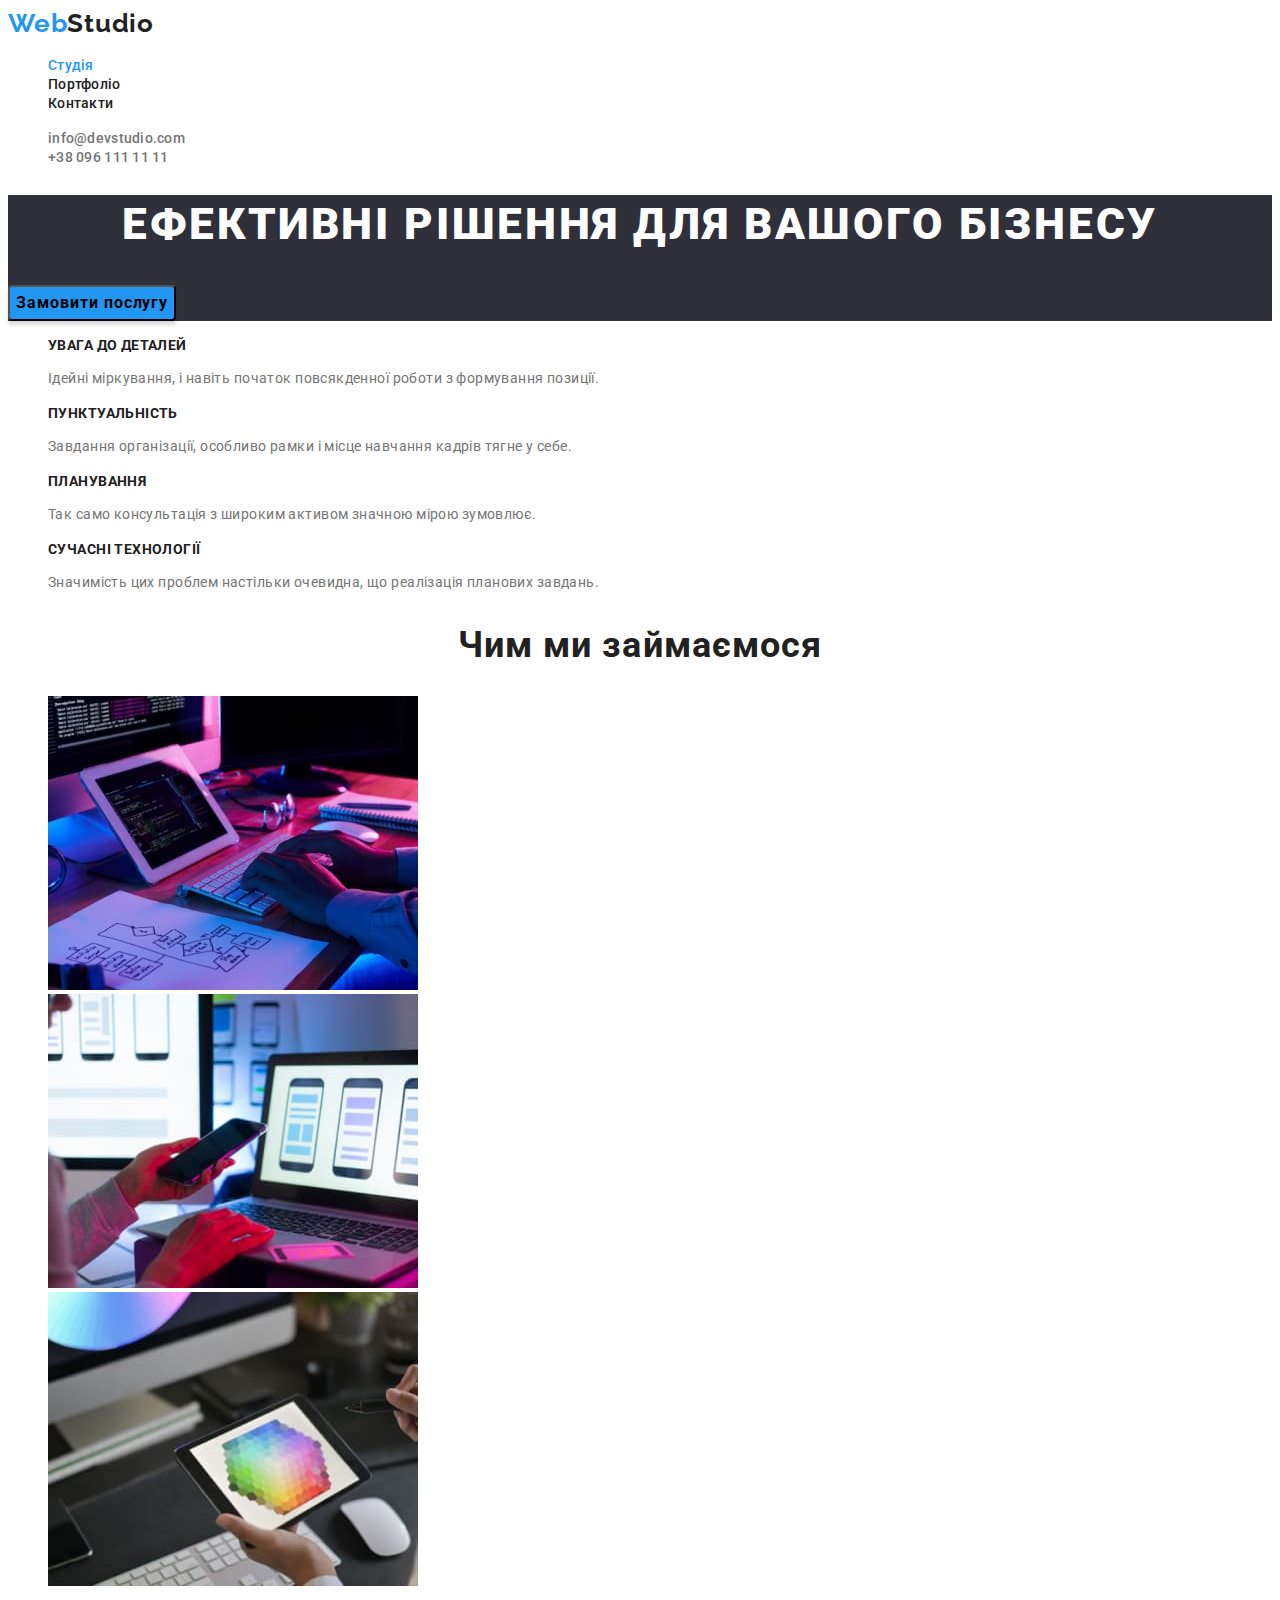
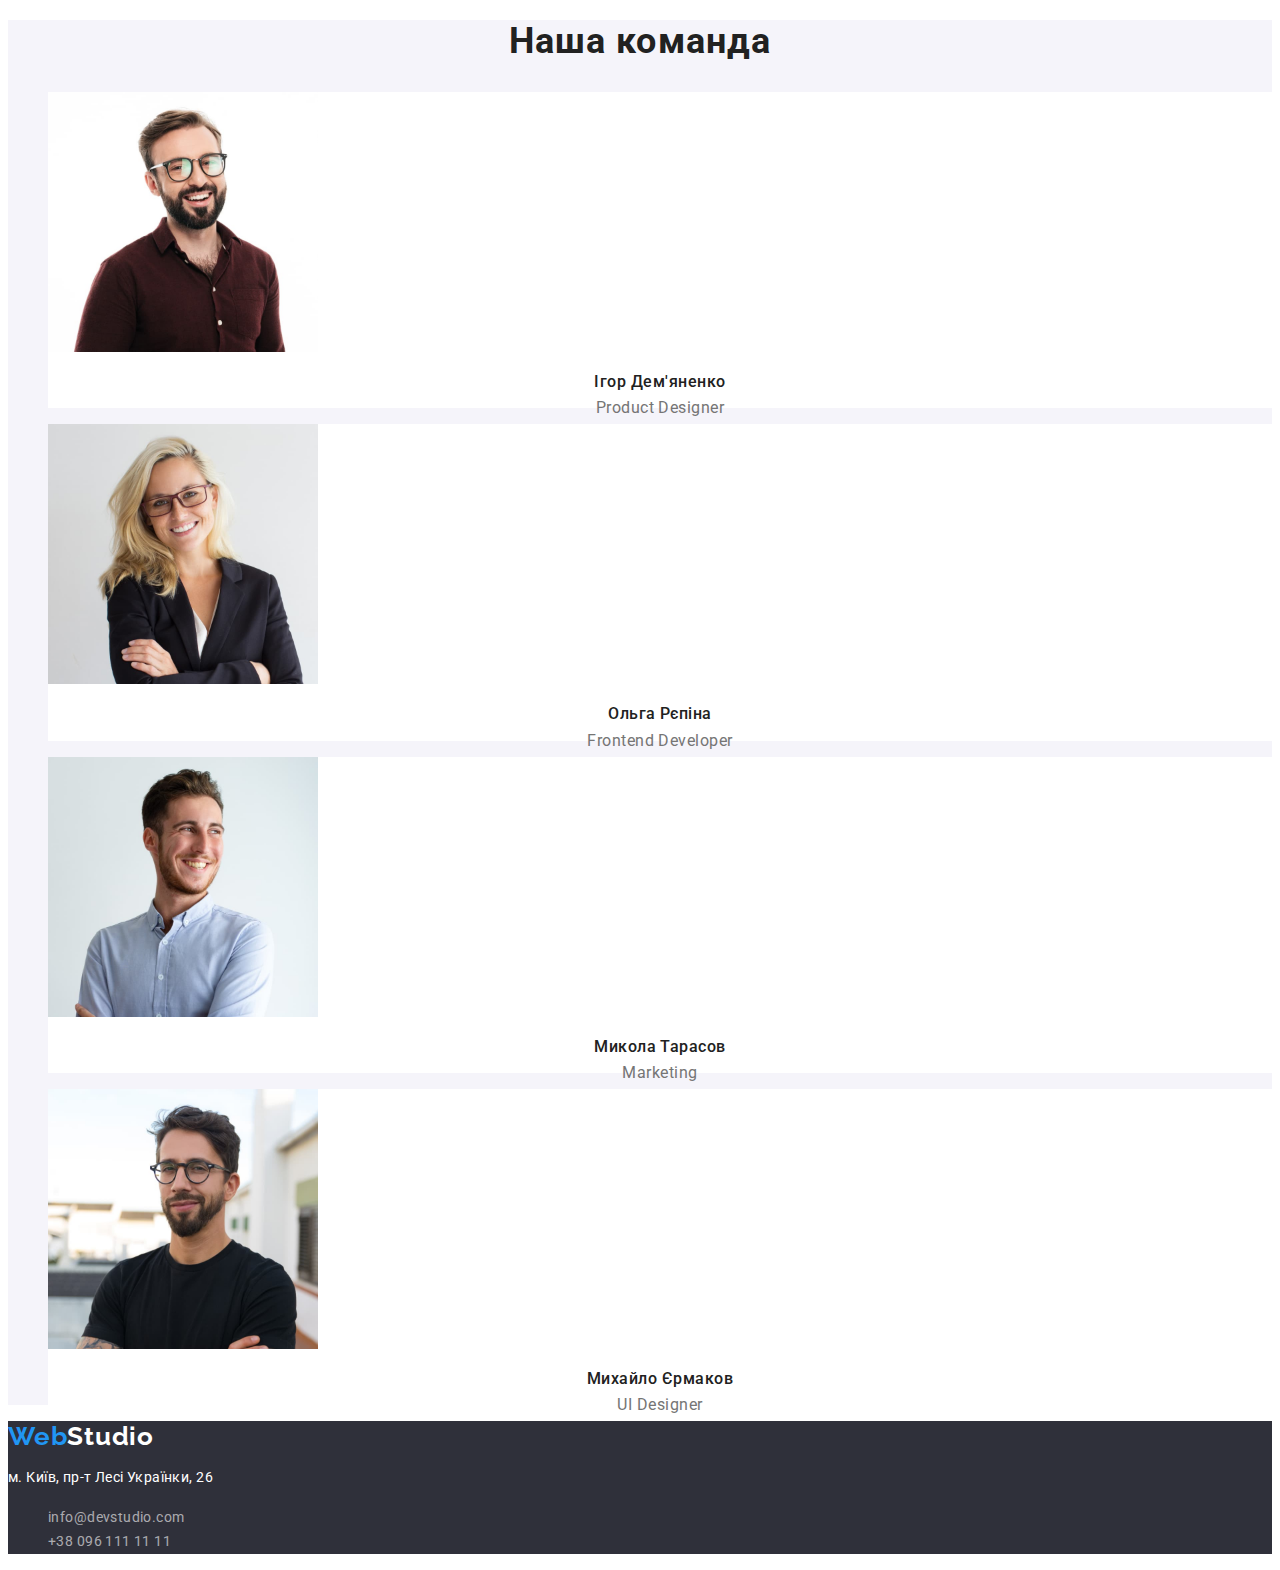
==== index.html @ f8ac1596 "Initial commit" ====
<!DOCTYPE html>
<html lang="uk">
  <head>
    <meta charset="UTF-8" />
    <meta http-equiv="X-UA-Compatible" content="IE=edge" />
    <meta name="viewport" content="width=device-width, initial-scale=1.0" />
    <title>Студія</title>
    <link rel="stylesheet" href="./css/styles.css" />
    <link rel="preconnect" href="https://fonts.googleapis.com" />
    <link rel="preconnect" href="https://fonts.gstatic.com" crossorigin />
    <link
      href="https://fonts.googleapis.com/css2?family=Montserrat:wght@400;700&family=Raleway:wght@700&family=Roboto:ital,wght@0,500;0,700;0,900;1,400&display=swap"
      rel="stylesheet"
    />
  </head>
  <body>
    <header>
      <nav class="site-nav">
        <a href="./index.html" class="logo">
          <span class="logo-accent">Web</span>Studio</a
        >
        <ul class="nav">
          <li>
            <a class="link-nav link current" href="./index.html">Студія</a>
          </li>
          <li>
            <a class="link-nav link" href="./portfolio.html">Портфоліо</a>
          </li>
          <li><a class="link-nav link" href="">Контакти</a></li>
        </ul>
      </nav>
      <ul class="contact">
        <li>
          <a class="contact-link link" href="mailto:info@devstudio.com"
            >info@devstudio.com</a
          >
        </li>
        <li>
          <a class="contact-link link" href="tel:+380961111111"
            >+38 096 111 11 11</a
          >
        </li>
      </ul>
    </header>
    <main>
      <section class="section section-hero">
        <h1 class="hero-title">Ефективні рішення для вашого бізнесу</h1>
        <button type="button" class="hero-btn">Замовити послугу</button>
      </section>
      <section class="section">
        <!-- приховано -->
        <h2 class="visually-hidden">Переваги</h2>
        <!-- приховано -->
        <ul class="advantage">
          <li>
            <h3 class="advantage-title">Увага до деталей</h3>
            <p class="advantage-text">
              Ідейні міркування, і навіть початок повсякденної роботи з
              формування позиції.
            </p>
          </li>
          <li>
            <h3 class="advantage-title">Пунктуальність</h3>
            <p class="advantage-text">
              Завдання організації, особливо рамки і місце навчання кадрів тягне
              у себе.
            </p>
          </li>
          <li>
            <h3 class="advantage-title">Планування</h3>
            <p class="advantage-text">
              Так само консультація з широким активом значною мірою зумовлює.
            </p>
          </li>
          <li>
            <h3 class="advantage-title">Сучасні технології</h3>
            <p class="advantage-text">
              Значимість цих проблем настільки очевидна, що реалізація планових
              завдань.
            </p>
          </li>
        </ul>
      </section>
      <section class="section">
        <h2 class="section-title">Чим ми займаємося</h2>
        <ul class="work">
          <li>
            <a href=""
              ><img
                src="./images/img1.jpg"
                alt="Робота за комп'ютером"
                width="370"
                height="294"
            /></a>
          </li>
          <li>
            <a href=""
              ><img
                src="./images/img2.jpg"
                alt="Робота на смартфоні"
                width="370"
                height="294"
            /></a>
          </li>
          <li>
            <a href=""
              ><img
                src="./images/img3.jpg"
                alt="Робота на планшеті"
                width="370"
                height="294"
            /></a>
          </li>
        </ul>
      </section>
      <section class="section-team">
        <h2 class="section-title">Наша команда</h2>
        <ul class="team">
          <li class="team-list">
            <img src="./images/igor.jpg" alt="Фото Ігоря" width="270" />
            <h3 class="team-title">Ігор Дем'яненко</h3>
            <p lang="en" class="team-text">Product Designer</p>
          </li>
          <li class="team-list">
            <img src="./images/olga.jpg" alt="Фото Ольги" width="270" />
            <h3 class="team-title">Ольга Рєпіна</h3>
            <p lang="en" class="team-text">Frontend Developer</p>
          </li>
          <li class="team-list">
            <img src="./images/mykola.jpg" alt="Фото Миколи" width="270" />
            <h3 class="team-title">Микола Тарасов</h3>
            <p lang="en" class="team-text">Marketing</p>
          </li>
          <li class="team-list">
            <img src="./images/mykhail.jpg" alt="Фото Михайла" width="270" />
            <h3 class="team-title">Михайло Єрмаков</h3>
            <p lang="en" class="team-text">UI Designer</p>
          </li>
        </ul>
      </section>
    </main>
    <footer class="footer">
      <a class="logo logo-footer" href="./index.html">
        <span class="logo-accent">Web</span>Studio</a
      >
      <address class="address">
        <p class="address-text">м. Київ, пр-т Лесі Українки, 26</p>
        <ul class="address-list">
          <li>
            <a class="link" href="mailto:info@devstudio.com"
              >info@devstudio.com</a
            >
          </li>
          <li>
            <a class="link" href="tel:+380961111111">+38 096 111 11 11</a>
          </li>
        </ul>
      </address>
    </footer>
  </body>
</html>
---- css/styles.css ----
:root{
  --main-text-color: #212121;
  --secondary-text-color: #757575;
  --accent-color: #2196F3;
  --main-background-color: #ffffff;
  --secondary-bgc: #F5F4FA;
  --temporory-bgc: #2F303A;
}


body{
  font-family: Roboto;
  color: var(--main-text-color);
  background-color: var(--main-background-color)
}
.link {
  text-decoration: none;
}
.site-nav .nav .current{
  color: var(--accent-color);
}
/* ------------------------navigation-------------------------- */
.logo{
    text-decoration: none;
    font-family: 'Raleway';
    font-style: normal;
    font-weight: 700;
    font-size: 26px;
    line-height: 1.19;
    letter-spacing: 0.03em;
    color: var(--main-text-color);
}
.logo-accent{
color: var(--accent-color)
}

.nav{
  list-style: none;
}

.link-nav{
    font-weight: 500;
    font-size: 14px;
    line-height: 1.14;
    letter-spacing: 0.02em;
    color: var(--main-text-color);
}
.link-nav:hover,
.link-nav:focus {
  color: var(--accent-color);
}

.contact {
  list-style: none;
}
.contact-link{
    font-weight: 500;
    font-size: 14px;
    line-height: 16px;
    letter-spacing: 0.02em;
    color: var(--secondary-text-color);
}
.contact-link:hover,
.contact-link:focus {
  color: var(--accent-color);
}
/* -------------------------hero----------------------- */
.section-hero {
  background-color: var(--temporory-bgc);
}

.hero-title{
  font-weight: 900;
    font-size: 44px;
    line-height: 1.36;
    text-align: center;
    letter-spacing: 0.06em;
    text-transform: uppercase;
    color: #ffffff;
}
.hero-btn{
    font-family: inherit;
    font-weight: 700;
    font-size: 16px;
    line-height: 1.88;
    letter-spacing: 0.06em;
    background-color: var(--accent-color);
    cursor: pointer;
    box-shadow: 0px 4px 4px rgba(0, 0, 0, 0.15);
    border-radius: 4px;
}
.hero-btn:hover,
.hero-btn:focus{
  background-color: #188CE8;
}
/* ---------------advantage--------------- */

.visually-hidden{
  position: absolute;
    white-space: nowrap;
    width: 1px;
    height: 1px;
    overflow: hidden;
    border: 0;
    padding: 0;
    clip: rect(0 0 0 0);
    clip-path: inset(50%);
    margin: -1px;
}
.advantage {
  list-style: none;
}
.advantage-title{
    font-weight: 700;
    font-size: 14px;
    line-height: 16px;
    letter-spacing: 0.03em;
    text-transform: uppercase;
}
.advantage-text{
    font-size: 14px;
    line-height: 1.71;
    letter-spacing: 0.03em;
    color: var(--secondary-text-color);
}
/* --------------------work---------------------- */
.work{
  list-style: none;
}
/* -----------------------team------------------- */
.team{
  list-style: none;
}
.section-team {
  background-color: var(--secondary-bgc);
}
.section-title{
    font-weight: 700;
    font-size: 36px;
    line-height: 1.17;
    text-align: center;
    letter-spacing: 0.03em;
}

.team-title{
    font-weight: 500;
    font-size: 16px;
    line-height: 1.19;
    text-align: center;
    letter-spacing: 0.03em;
}
.team-text{
  font-size: 16px;
    line-height: 1.19px;
    text-align: center;
    letter-spacing: 0.03em;
    color: var(--secondary-text-color);
}
.team-list{
  background-color: #FFFFFF;
}
/* --------------------footer------------------ */
.logo-footer {
  color: #ffffff;
}
.footer{
  background-color: var(--temporory-bgc);
}
.address{
  font-style: normal;
}
.address-text{
    font-size: 14px;
    line-height: 1.71;
    letter-spacing: 0.03em;
    color: #ffffff;
}
.address-list{
  list-style: none;
}
.address-list .link {
    font-size: 14px;
    line-height: 1.71;
    letter-spacing: 0.03em;
    color: rgba(255, 255, 255, 0.6);
}
.address-list .link:hover,
.address-list .link:focus {
  color: var(--accent-color);
}
.join{
  font-weight: 700;
    font-size: 14px;
    line-height: 1.14;
    letter-spacing: 0.03em;
    text-transform: uppercase;
    color: #FFFFFF;
}
/* ----------------------------------------portfolio------------------------------------------------------- */

.filter{
  list-style: none;
}
.filter-button {
  font-style: inherit;
  font-weight: 500;
  font-size: 16px;
  line-height: 1.62;
  text-align: center;
  letter-spacing: 0.03em;
  background: #F5F4FA;
  border-radius: 4px;
  cursor: pointer;
}

.filter-button:hover,
.filter-button:focus {
  color: #FFFFFF;
  background-color: var(--accent-color);
}

.worklist{
  list-style: none;
}

.worklist-title{
    font-weight: 700;
    font-size: 18px;
    line-height: 2;
    letter-spacing: 0.06em;
}
.worklist-text{
    font-size: 16px;
    line-height: 1.88;
    letter-spacing: 0.03em;
    color: var(--secondary-text-color);
}
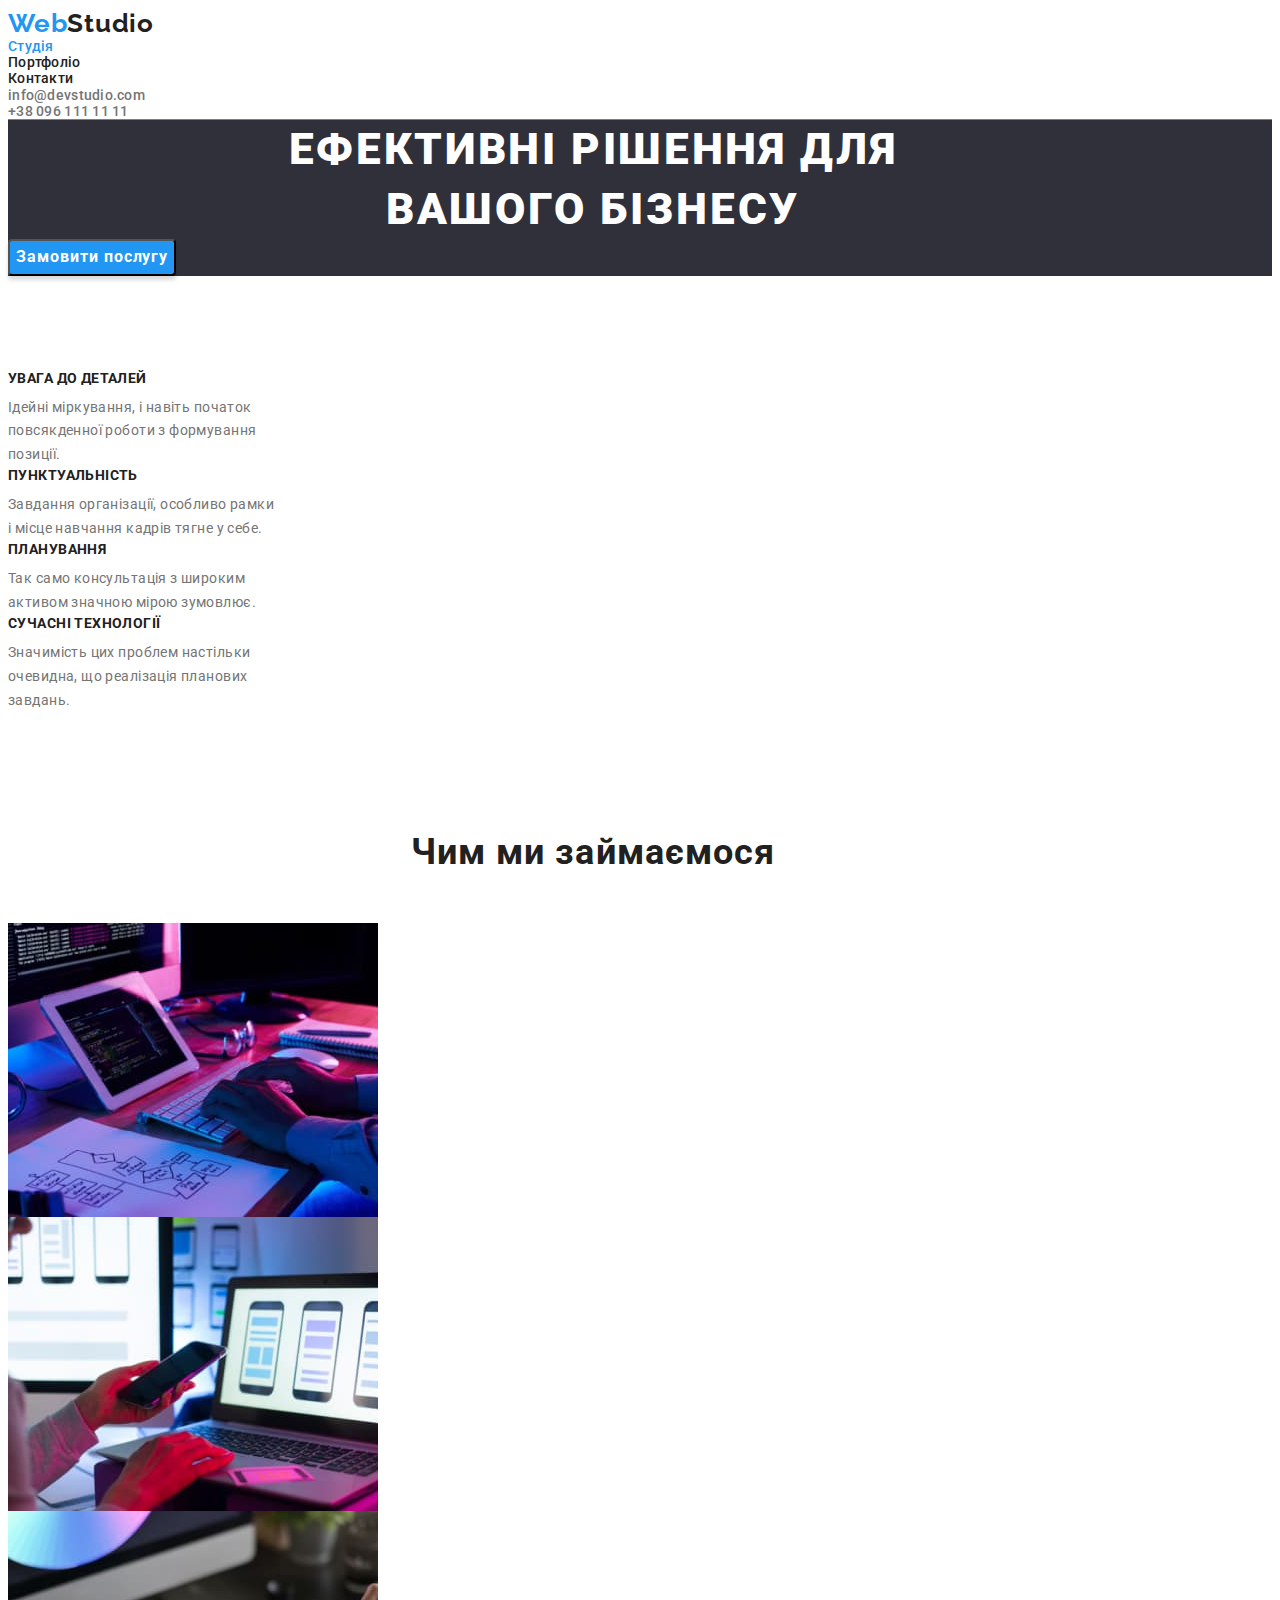
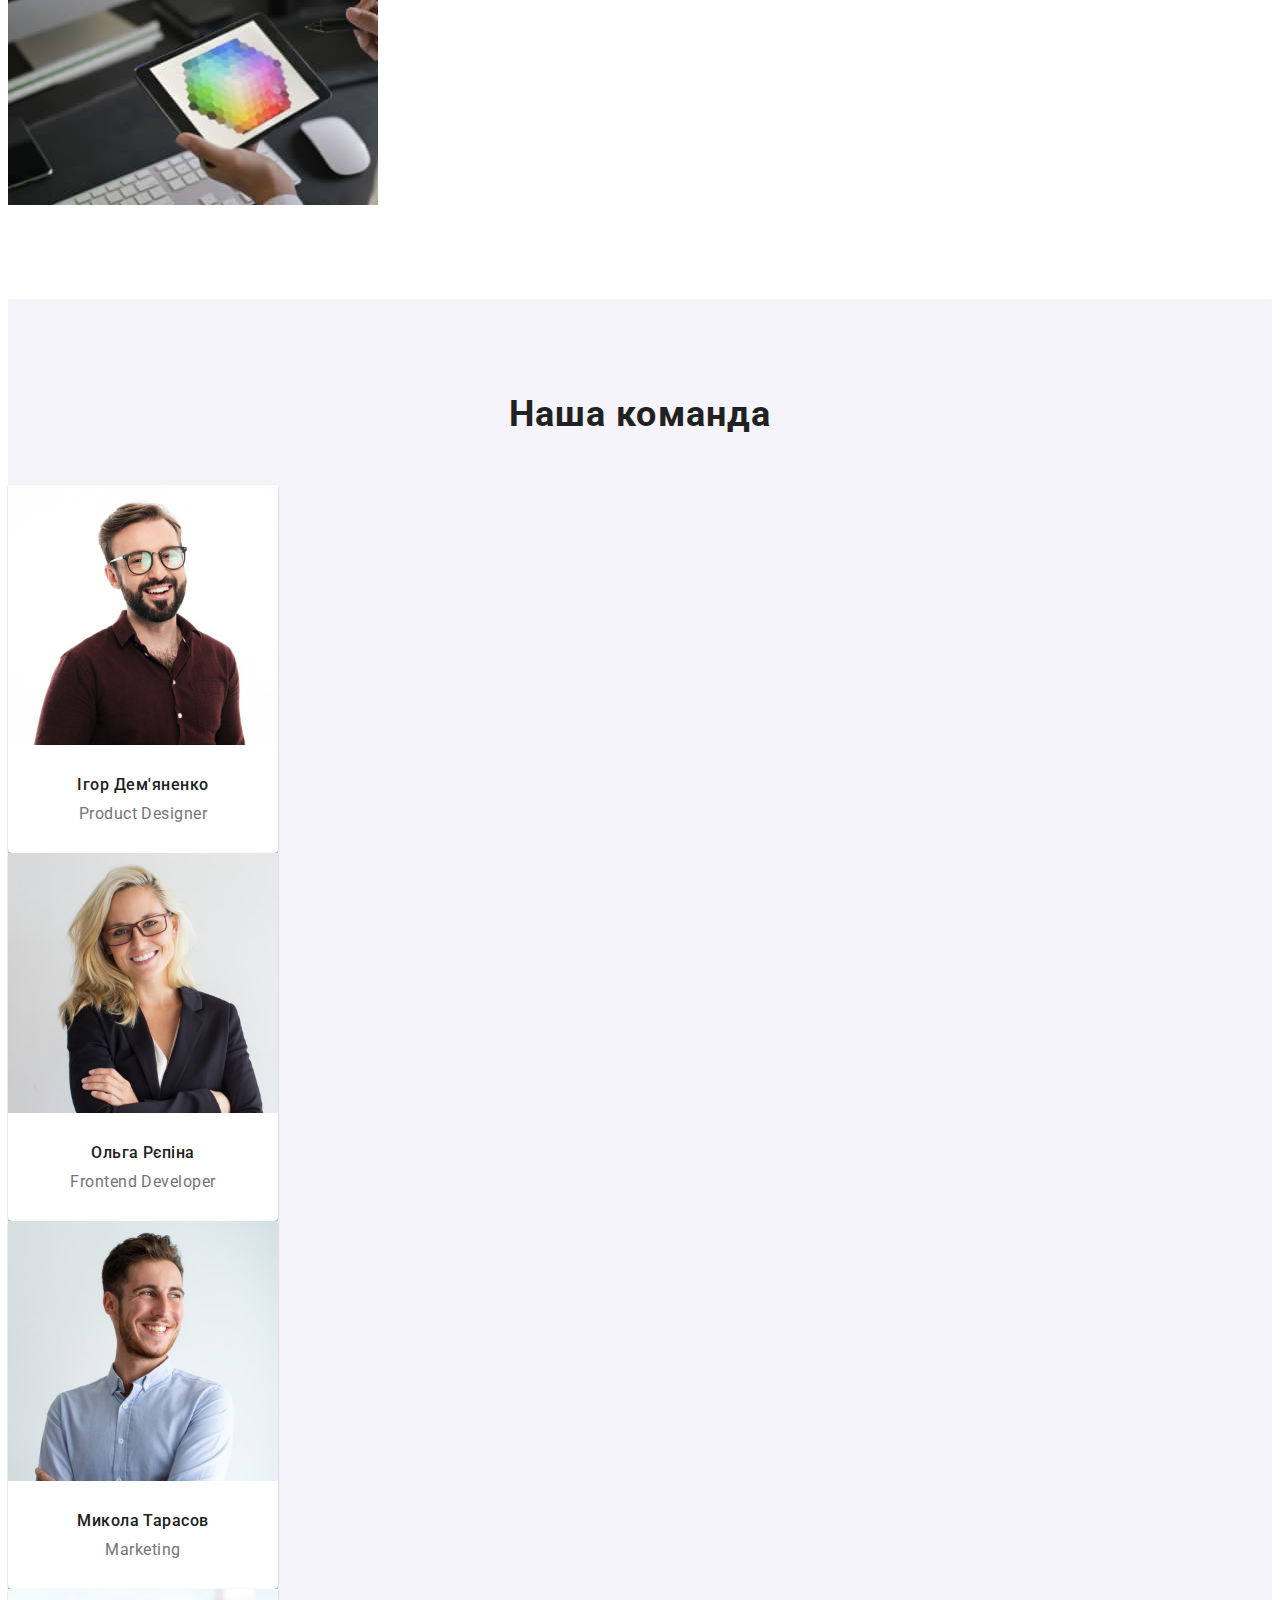
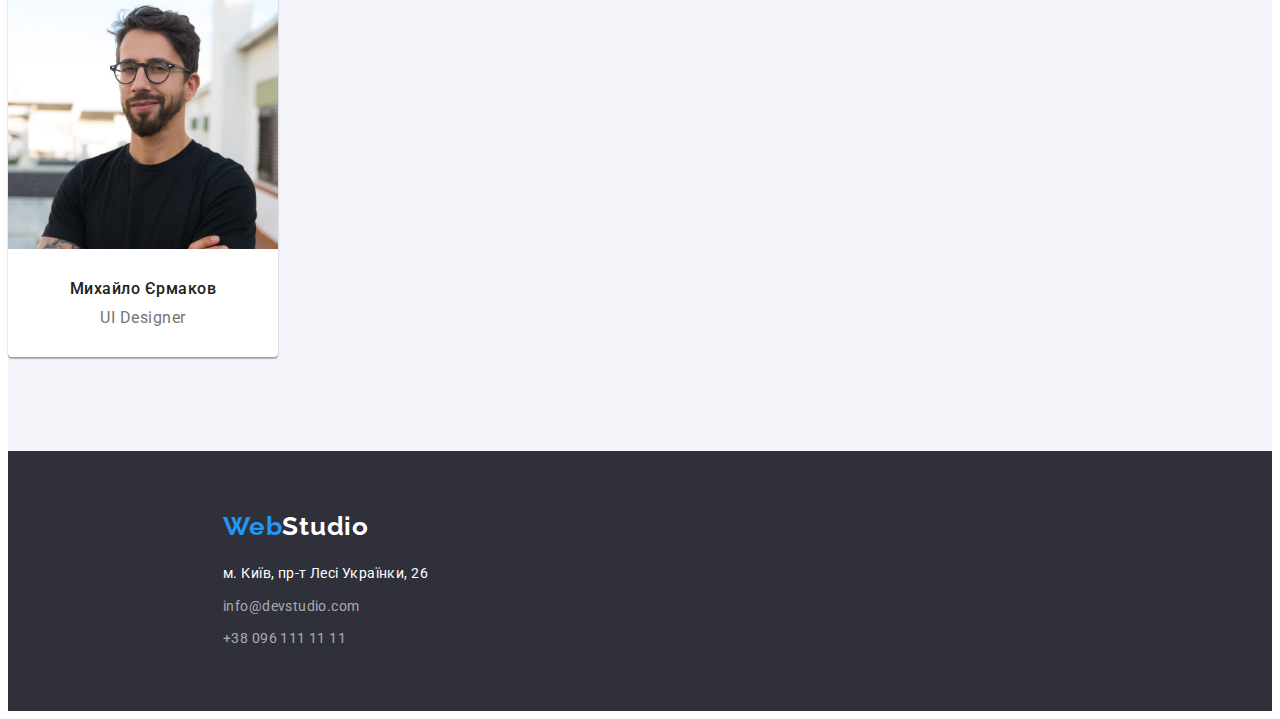
==== commit a82ee615: "CSS. + margin, padding" ====
--- a/index.html
+++ b/index.html
@@ -5,6 +5,11 @@
     <meta http-equiv="X-UA-Compatible" content="IE=edge" />
     <meta name="viewport" content="width=device-width, initial-scale=1.0" />
     <title>Студія</title>
+    <!-- modern normalizer -->
+    <link rel="stylesheet" href="https://cdnjs.cloudflare.com/ajax/libs/modern-normalize/1.1.0/modern-normalize.min.css"
+      integrity="sha512-wpPYUAdjBVSE4KJnH1VR1HeZfpl1ub8YT/NKx4PuQ5NmX2tKuGu6U/JRp5y+Y8XG2tV+wKQpNHVUX03MfMFn9Q=="
+      crossorigin="anonymous" referrerpolicy="no-referrer" />
+
     <link rel="stylesheet" href="./css/styles.css" />
     <link rel="preconnect" href="https://fonts.googleapis.com" />
     <link rel="preconnect" href="https://fonts.gstatic.com" crossorigin />
@@ -15,124 +20,109 @@
   </head>
   <body>
     <header>
-      <nav class="site-nav">
-        <a href="./index.html" class="logo">
-          <span class="logo-accent">Web</span>Studio</a
-        >
-        <ul class="nav">
+      <div class="container">
+        <nav class="site-nav">
+          <a href="./index.html" class="logo">
+            <span class="logo-accent">Web</span>Studio</a>
+          <ul class="nav">
+            <li>
+              <a class="link-nav link current" href="./index.html">Студія</a>
+            </li>
+            <li>
+              <a class="link-nav link" href="./portfolio.html">Портфоліо</a>
+            </li>
+            <li><a class="link-nav link" href="">Контакти</a></li>
+          </ul>
+        </nav>
+        <ul class="contact">
           <li>
-            <a class="link-nav link current" href="./index.html">Студія</a>
+            <a class="contact-link link" href="mailto:info@devstudio.com">info@devstudio.com</a>
           </li>
           <li>
-            <a class="link-nav link" href="./portfolio.html">Портфоліо</a>
+            <a class="contact-link link" href="tel:+380961111111">+38 096 111 11 11</a>
           </li>
-          <li><a class="link-nav link" href="">Контакти</a></li>
         </ul>
-      </nav>
-      <ul class="contact">
-        <li>
-          <a class="contact-link link" href="mailto:info@devstudio.com"
-            >info@devstudio.com</a
-          >
-        </li>
-        <li>
-          <a class="contact-link link" href="tel:+380961111111"
-            >+38 096 111 11 11</a
-          >
-        </li>
-      </ul>
+      </div>
     </header>
     <main>
-      <section class="section section-hero">
-        <h1 class="hero-title">Ефективні рішення для вашого бізнесу</h1>
-        <button type="button" class="hero-btn">Замовити послугу</button>
-      </section>
-      <section class="section">
+        <section class="section section-hero">
+          <div class="container">
+            <h1 class="hero-title">Ефективні рішення для вашого бізнесу</h1>
+            <button type="button" class="hero-btn">Замовити послугу</button>
+          </div>
+        </section>
+      <section class="section section-advantage">
         <!-- приховано -->
         <h2 class="visually-hidden">Переваги</h2>
         <!-- приховано -->
-        <ul class="advantage">
-          <li>
-            <h3 class="advantage-title">Увага до деталей</h3>
-            <p class="advantage-text">
-              Ідейні міркування, і навіть початок повсякденної роботи з
-              формування позиції.
-            </p>
-          </li>
-          <li>
-            <h3 class="advantage-title">Пунктуальність</h3>
-            <p class="advantage-text">
-              Завдання організації, особливо рамки і місце навчання кадрів тягне
-              у себе.
-            </p>
-          </li>
-          <li>
-            <h3 class="advantage-title">Планування</h3>
-            <p class="advantage-text">
-              Так само консультація з широким активом значною мірою зумовлює.
-            </p>
-          </li>
-          <li>
-            <h3 class="advantage-title">Сучасні технології</h3>
-            <p class="advantage-text">
-              Значимість цих проблем настільки очевидна, що реалізація планових
-              завдань.
-            </p>
-          </li>
-        </ul>
+        <div class="container">
+          <ul class="advantage">
+            <li>
+              <h3 class="advantage-title">Увага до деталей</h3>
+              <p class="advantage-text">
+                Ідейні міркування, і навіть початок повсякденної роботи з
+                формування позиції.
+              </p>
+            </li>
+            <li>
+              <h3 class="advantage-title">Пунктуальність</h3>
+              <p class="advantage-text">
+                Завдання організації, особливо рамки і місце навчання кадрів тягне
+                у себе.
+              </p>
+            </li>
+            <li>
+              <h3 class="advantage-title">Планування</h3>
+              <p class="advantage-text">
+                Так само консультація з широким активом значною мірою зумовлює.
+              </p>
+            </li>
+            <li>
+              <h3 class="advantage-title">Сучасні технології</h3>
+              <p class="advantage-text">
+                Значимість цих проблем настільки очевидна, що реалізація планових
+                завдань.
+              </p>
+            </li>
+          </ul>
+        </div>
       </section>
-      <section class="section">
-        <h2 class="section-title">Чим ми займаємося</h2>
-        <ul class="work">
-          <li>
-            <a href=""
-              ><img
-                src="./images/img1.jpg"
-                alt="Робота за комп'ютером"
-                width="370"
-                height="294"
-            /></a>
-          </li>
-          <li>
-            <a href=""
-              ><img
-                src="./images/img2.jpg"
-                alt="Робота на смартфоні"
-                width="370"
-                height="294"
-            /></a>
-          </li>
-          <li>
-            <a href=""
-              ><img
-                src="./images/img3.jpg"
-                alt="Робота на планшеті"
-                width="370"
-                height="294"
-            /></a>
-          </li>
-        </ul>
+      <section class="section section-work">
+        <div class="container">
+          <h2 class="section-title">Чим ми займаємося</h2>
+          <ul class="work">
+            <li>
+              <a href=""><img src="./images/img1.jpg" alt="Робота за комп'ютером" width="370" height="294" /></a>
+            </li>
+            <li>
+              <a href=""><img src="./images/img2.jpg" alt="Робота на смартфоні" width="370" height="294" /></a>
+            </li>
+            <li>
+              <a href=""><img src="./images/img3.jpg" alt="Робота на планшеті" width="370" height="294" /></a>
+            </li>
+          </ul>
+        </div>
       </section>
       <section class="section-team">
         <h2 class="section-title">Наша команда</h2>
         <ul class="team">
           <li class="team-list">
-            <img src="./images/igor.jpg" alt="Фото Ігоря" width="270" />
+            <img class="team-img" src="./images/igor.jpg" alt="Фото Ігоря" width="270" />
             <h3 class="team-title">Ігор Дем'яненко</h3>
             <p lang="en" class="team-text">Product Designer</p>
           </li>
           <li class="team-list">
-            <img src="./images/olga.jpg" alt="Фото Ольги" width="270" />
+            <img class="team-img" src="./images/olga.jpg" alt="Фото Ольги" width="270" />
             <h3 class="team-title">Ольга Рєпіна</h3>
             <p lang="en" class="team-text">Frontend Developer</p>
           </li>
           <li class="team-list">
-            <img src="./images/mykola.jpg" alt="Фото Миколи" width="270" />
+            <img class="team-img" src="./images/mykola.jpg" alt="Фото Миколи" width="270" />
             <h3 class="team-title">Микола Тарасов</h3>
             <p lang="en" class="team-text">Marketing</p>
           </li>
           <li class="team-list">
-            <img src="./images/mykhail.jpg" alt="Фото Михайла" width="270" />
+            <img class="team-img" src="./images/mykhail.jpg" alt="Фото Михайла" width="270" />
             <h3 class="team-title">Михайло Єрмаков</h3>
             <p lang="en" class="team-text">UI Designer</p>
           </li>
@@ -147,12 +137,12 @@
         <p class="address-text">м. Київ, пр-т Лесі Українки, 26</p>
         <ul class="address-list">
           <li>
-            <a class="link" href="mailto:info@devstudio.com"
+            <a class="link mail-footer" href="mailto:info@devstudio.com"
               >info@devstudio.com</a
             >
           </li>
           <li>
-            <a class="link" href="tel:+380961111111">+38 096 111 11 11</a>
+            <a class="link tel-footer" href="tel:+380961111111">+38 096 111 11 11</a>
           </li>
         </ul>
       </address>
--- a/css/styles.css
+++ b/css/styles.css
@@ -10,16 +10,35 @@
 
 body{
   font-family: Roboto;
+  font-style: normal;
+  font-weight: 400;
   color: var(--main-text-color);
   background-color: var(--main-background-color)
 }
+h1, h2, h3, h4, h5, h6, p {
+  margin: 0;
+}
+ul{
+  margin: 0;
+  padding: 0;
+}
 .link {
   text-decoration: none;
+  display: block;
 }
 .site-nav .nav .current{
   color: var(--accent-color);
 }
+.container{
+  width: 1170px;
+}
+img{
+  display: block;
+}
 /* ------------------------navigation-------------------------- */
+header{
+  border-bottom: 1px solid var(--accent-color);
+}
 .logo{
     text-decoration: none;
     font-family: 'Raleway';
@@ -29,6 +48,8 @@
     line-height: 1.19;
     letter-spacing: 0.03em;
     color: var(--main-text-color);
+    display: block;
+    min-width: 145px;
 }
 .logo-accent{
 color: var(--accent-color)
@@ -70,7 +91,9 @@
 }
 
 .hero-title{
-  font-weight: 900;
+    width: 696px;
+    margin: 0 auto;
+    font-weight: 900;
     font-size: 44px;
     line-height: 1.36;
     text-align: center;
@@ -84,6 +107,7 @@
     font-size: 16px;
     line-height: 1.88;
     letter-spacing: 0.06em;
+    color: #ffffff;
     background-color: var(--accent-color);
     cursor: pointer;
     box-shadow: 0px 4px 4px rgba(0, 0, 0, 0.15);
@@ -107,6 +131,10 @@
     clip-path: inset(50%);
     margin: -1px;
 }
+.section-advantage{
+  padding-top: 94px;
+  padding-bottom: 118px;
+}
 .advantage {
   list-style: none;
 }
@@ -116,14 +144,19 @@
     line-height: 16px;
     letter-spacing: 0.03em;
     text-transform: uppercase;
+    margin-bottom: 10px;
 }
 .advantage-text{
+    width: 270px;
     font-size: 14px;
     line-height: 1.71;
     letter-spacing: 0.03em;
     color: var(--secondary-text-color);
 }
 /* --------------------work---------------------- */
+.section-work{
+  padding-bottom: 94px;
+}
 .work{
   list-style: none;
 }
@@ -133,6 +166,8 @@
 }
 .section-team {
   background-color: var(--secondary-bgc);
+  padding-top: 94px;
+  padding-bottom: 94px;
 }
 .section-title{
     font-weight: 700;
@@ -140,44 +175,63 @@
     line-height: 1.17;
     text-align: center;
     letter-spacing: 0.03em;
-}
-
+    margin-bottom: 50px;
+    margin-bottom: 50px;
+}
+.team-img {
+  margin-bottom: 30px;
+}
 .team-title{
     font-weight: 500;
     font-size: 16px;
     line-height: 1.19;
     text-align: center;
     letter-spacing: 0.03em;
+    margin-bottom: 10px;
 }
 .team-text{
-  font-size: 16px;
-    line-height: 1.19px;
+    font-size: 16px;
+    line-height: 1.19;
     text-align: center;
     letter-spacing: 0.03em;
     color: var(--secondary-text-color);
+    padding-bottom: 30px;
 }
 .team-list{
+  width: 270px;
+  
   background-color: #FFFFFF;
+  box-shadow: 0px 1px 3px rgba(0, 0, 0, 0.12), 0px 1px 1px rgba(0, 0, 0, 0.14), 0px 2px 1px rgba(0, 0, 0, 0.2);
+  border-radius: 0px 0px 4px 4px;
 }
 /* --------------------footer------------------ */
+.footer{
+  padding-top: 60px;
+  padding-bottom: 60px;
+  padding-left: 215px;
+}
 .logo-footer {
   color: #ffffff;
+  margin-bottom: 20px;
 }
 .footer{
   background-color: var(--temporory-bgc);
 }
 .address{
   font-style: normal;
+  width: 231px;
 }
 .address-text{
     font-size: 14px;
     line-height: 1.71;
     letter-spacing: 0.03em;
     color: #ffffff;
+    margin-bottom: 9px;
 }
 .address-list{
   list-style: none;
 }
+
 .address-list .link {
     font-size: 14px;
     line-height: 1.71;
@@ -188,18 +242,19 @@
 .address-list .link:focus {
   color: var(--accent-color);
 }
-.join{
-  font-weight: 700;
-    font-size: 14px;
-    line-height: 1.14;
-    letter-spacing: 0.03em;
-    text-transform: uppercase;
-    color: #FFFFFF;
-}
+.mail-footer{
+  margin-bottom: 8px;
+}
+
 /* ----------------------------------------portfolio------------------------------------------------------- */
-
+.portfolio{
+  padding-top: 100px;
+  padding-bottom: 94px;
+}
 .filter{
   list-style: none;
+  margin-bottom: 50px;
+  display: flex;
 }
 .filter-button {
   font-style: inherit;
@@ -211,6 +266,11 @@
   background: #F5F4FA;
   border-radius: 4px;
   cursor: pointer;
+  border: transparent;
+  padding: 6px 22px;
+}
+.button-all{
+  padding: 6px 25px;
 }
 
 .filter-button:hover,
@@ -221,17 +281,27 @@
 
 .worklist{
   list-style: none;
-}
-
+  display: flex;
+}
+.worklist > li{
+  width: 372px;
+  border: 1px solid #EEEEEE;
+}
+.portfolio-img{
+
+  margin-bottom: 20px;
+}
 .worklist-title{
     font-weight: 700;
     font-size: 18px;
     line-height: 2;
     letter-spacing: 0.06em;
+    margin-bottom: 4px;
 }
 .worklist-text{
     font-size: 16px;
     line-height: 1.88;
     letter-spacing: 0.03em;
     color: var(--secondary-text-color);
+    margin-bottom: 20px;
 }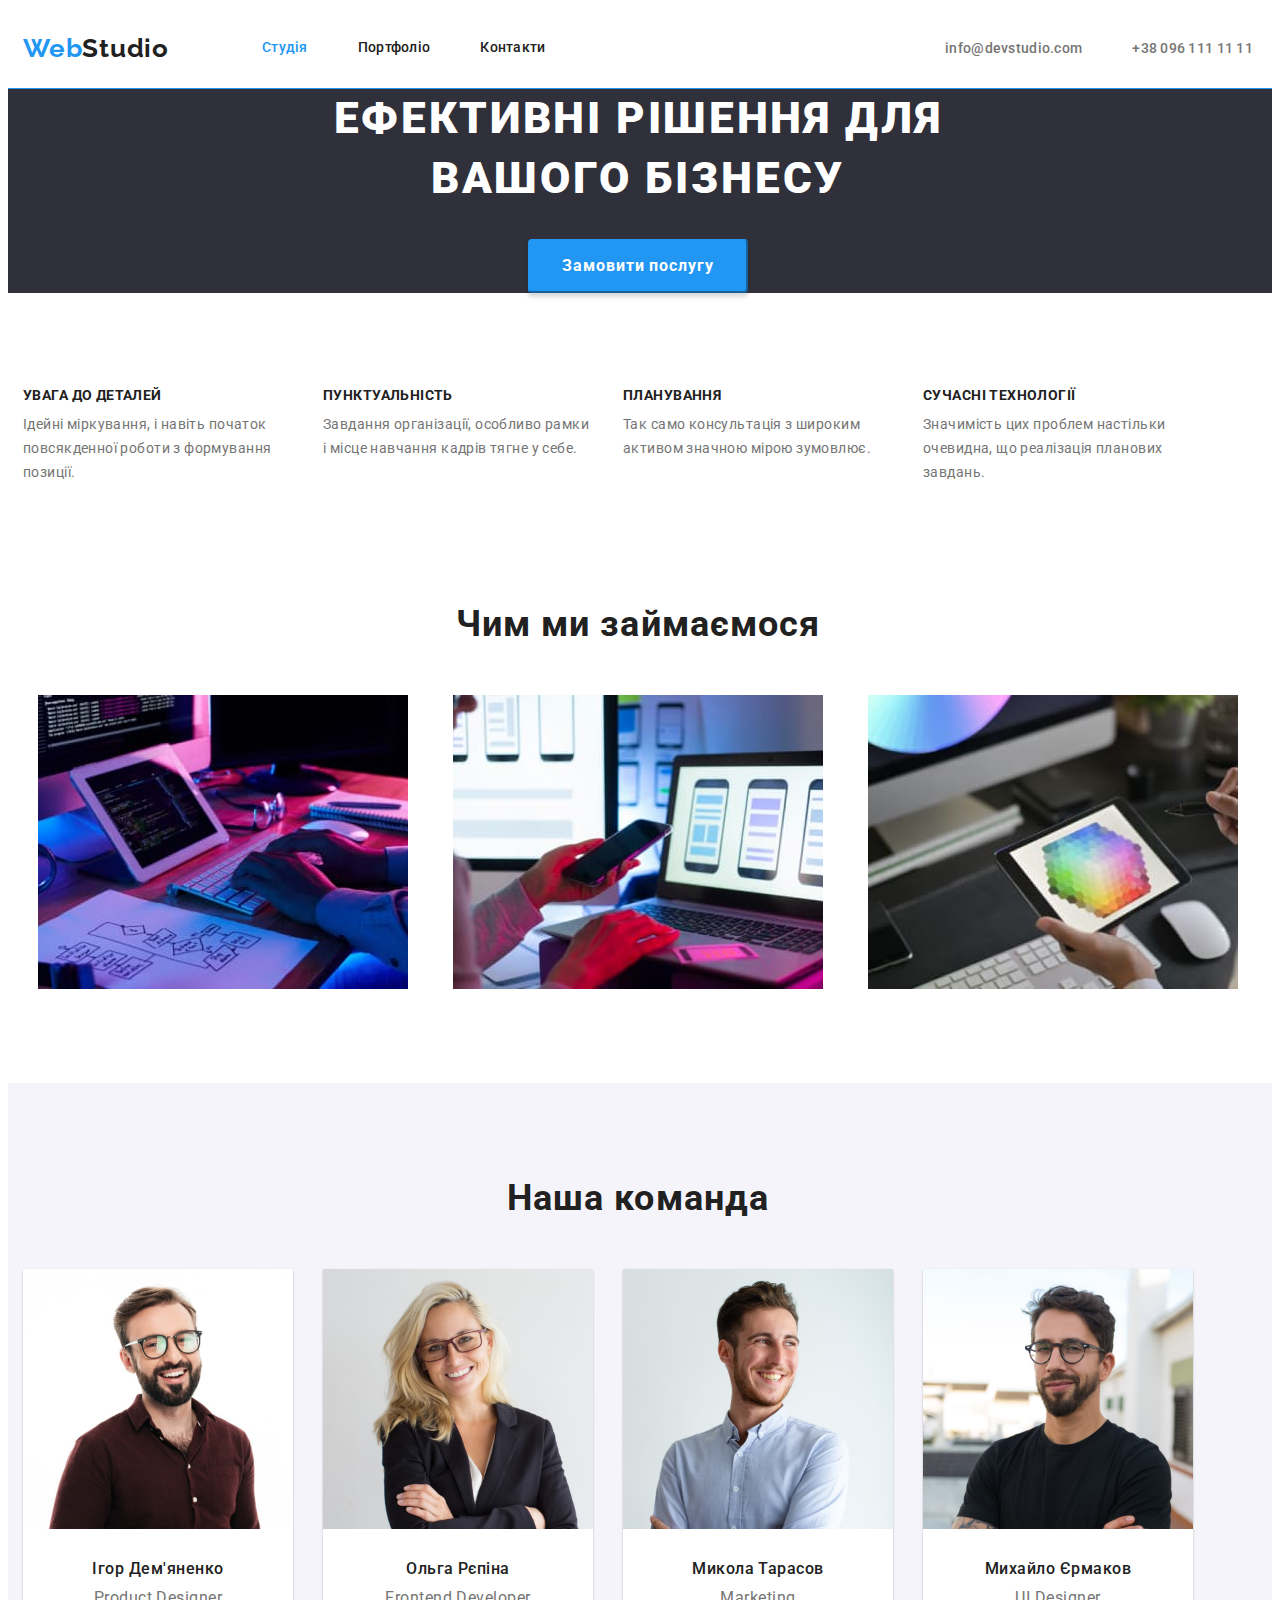
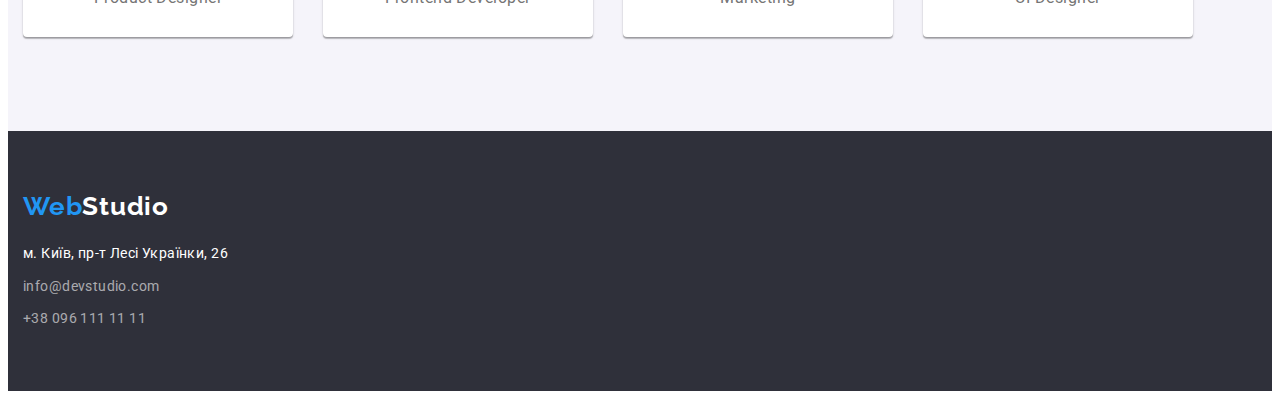
==== commit 44476084: "HW3. Marg Flex" ====
--- a/index.html
+++ b/index.html
@@ -20,10 +20,10 @@
   </head>
   <body>
     <header>
-      <div class="container">
+      <div class="container flex">
+        <a href="./index.html" class="logo header-logo">
+          <span class="logo-accent">Web</span>Studio</a>
         <nav class="site-nav">
-          <a href="./index.html" class="logo">
-            <span class="logo-accent">Web</span>Studio</a>
           <ul class="nav">
             <li>
               <a class="link-nav link current" href="./index.html">Студія</a>
@@ -57,27 +57,27 @@
         <!-- приховано -->
         <div class="container">
           <ul class="advantage">
-            <li>
+            <li class="advantage-list">
               <h3 class="advantage-title">Увага до деталей</h3>
               <p class="advantage-text">
                 Ідейні міркування, і навіть початок повсякденної роботи з
                 формування позиції.
               </p>
             </li>
-            <li>
+            <li class="advantage-list">
               <h3 class="advantage-title">Пунктуальність</h3>
               <p class="advantage-text">
                 Завдання організації, особливо рамки і місце навчання кадрів тягне
                 у себе.
               </p>
             </li>
-            <li>
+            <li class="advantage-list">
               <h3 class="advantage-title">Планування</h3>
               <p class="advantage-text">
                 Так само консультація з широким активом значною мірою зумовлює.
               </p>
             </li>
-            <li>
+            <li class="advantage-list">
               <h3 class="advantage-title">Сучасні технології</h3>
               <p class="advantage-text">
                 Значимість цих проблем настільки очевидна, що реалізація планових
@@ -91,61 +91,62 @@
         <div class="container">
           <h2 class="section-title">Чим ми займаємося</h2>
           <ul class="work">
-            <li>
-              <a href=""><img src="./images/img1.jpg" alt="Робота за комп'ютером" width="370" height="294" /></a>
+            <li class="work-list">
+              <a class="work-link" href=""><img src="./images/img1.jpg" alt="Робота за комп'ютером" width="370" height="294" /></a>
             </li>
-            <li>
-              <a href=""><img src="./images/img2.jpg" alt="Робота на смартфоні" width="370" height="294" /></a>
+            <li class="work-list">
+              <a class="work-link" href=""><img src="./images/img2.jpg" alt="Робота на смартфоні" width="370" height="294" /></a>
             </li>
-            <li>
-              <a href=""><img src="./images/img3.jpg" alt="Робота на планшеті" width="370" height="294" /></a>
+            <li class="work-list">
+              <a class="work-link" href=""><img src="./images/img3.jpg" alt="Робота на планшеті" width="370" height="294" /></a>
             </li>
           </ul>
         </div>
       </section>
       <section class="section-team">
-        <h2 class="section-title">Наша команда</h2>
-        <ul class="team">
-          <li class="team-list">
-            <img class="team-img" src="./images/igor.jpg" alt="Фото Ігоря" width="270" />
-            <h3 class="team-title">Ігор Дем'яненко</h3>
-            <p lang="en" class="team-text">Product Designer</p>
-          </li>
-          <li class="team-list">
-            <img class="team-img" src="./images/olga.jpg" alt="Фото Ольги" width="270" />
-            <h3 class="team-title">Ольга Рєпіна</h3>
-            <p lang="en" class="team-text">Frontend Developer</p>
-          </li>
-          <li class="team-list">
-            <img class="team-img" src="./images/mykola.jpg" alt="Фото Миколи" width="270" />
-            <h3 class="team-title">Микола Тарасов</h3>
-            <p lang="en" class="team-text">Marketing</p>
-          </li>
-          <li class="team-list">
-            <img class="team-img" src="./images/mykhail.jpg" alt="Фото Михайла" width="270" />
-            <h3 class="team-title">Михайло Єрмаков</h3>
-            <p lang="en" class="team-text">UI Designer</p>
-          </li>
-        </ul>
+        <div class="container">
+          <h2 class="section-title">Наша команда</h2>
+          <ul class="team">
+            <li class="team-list">
+              <img class="team-img" src="./images/igor.jpg" alt="Фото Ігоря" width="270" />
+              <h3 class="team-title">Ігор Дем'яненко</h3>
+              <p lang="en" class="team-text">Product Designer</p>
+            </li>
+            <li class="team-list">
+              <img class="team-img" src="./images/olga.jpg" alt="Фото Ольги" width="270" />
+              <h3 class="team-title">Ольга Рєпіна</h3>
+              <p lang="en" class="team-text">Frontend Developer</p>
+            </li>
+            <li class="team-list">
+              <img class="team-img" src="./images/mykola.jpg" alt="Фото Миколи" width="270" />
+              <h3 class="team-title">Микола Тарасов</h3>
+              <p lang="en" class="team-text">Marketing</p>
+            </li>
+            <li class="team-list">
+              <img class="team-img" src="./images/mykhail.jpg" alt="Фото Михайла" width="270" />
+              <h3 class="team-title">Михайло Єрмаков</h3>
+              <p lang="en" class="team-text">UI Designer</p>
+            </li>
+          </ul>
+        </div>
       </section>
     </main>
     <footer class="footer">
-      <a class="logo logo-footer" href="./index.html">
-        <span class="logo-accent">Web</span>Studio</a
-      >
-      <address class="address">
-        <p class="address-text">м. Київ, пр-т Лесі Українки, 26</p>
-        <ul class="address-list">
-          <li>
-            <a class="link mail-footer" href="mailto:info@devstudio.com"
-              >info@devstudio.com</a
-            >
-          </li>
-          <li>
-            <a class="link tel-footer" href="tel:+380961111111">+38 096 111 11 11</a>
-          </li>
-        </ul>
-      </address>
+      <div class="container">
+        <a class="logo logo-footer" href="./index.html">
+          <span class="logo-accent">Web</span>Studio</a>
+        <address class="address">
+          <p class="address-text">м. Київ, пр-т Лесі Українки, 26</p>
+          <ul class="address-list">
+            <li>
+              <a class="link mail-footer" href="mailto:info@devstudio.com">info@devstudio.com</a>
+            </li>
+            <li>
+              <a class="link tel-footer" href="tel:+380961111111">+38 096 111 11 11</a>
+            </li>
+          </ul>
+        </address>
+      </div>
     </footer>
   </body>
 </html>
--- a/css/styles.css
+++ b/css/styles.css
@@ -30,7 +30,9 @@
   color: var(--accent-color);
 }
 .container{
-  width: 1170px;
+  width: 1230px;
+  padding-left: 15px;
+  padding-right: 15px;
 }
 img{
   display: block;
@@ -38,6 +40,10 @@
 /* ------------------------navigation-------------------------- */
 header{
   border-bottom: 1px solid var(--accent-color);
+}
+.flex{
+  display: flex;
+  align-items: center;
 }
 .logo{
     text-decoration: none;
@@ -51,20 +57,32 @@
     display: block;
     min-width: 145px;
 }
+.header-logo{
+  margin-right: 93px;
+}
 .logo-accent{
 color: var(--accent-color)
 }
-
+.site-nav{
+  margin-right: auto;
+}
 .nav{
   list-style: none;
-}
-
+  display: flex;
+  align-items: center;
+  gap: 50px;
+}
+.nav .link-nav{
+  padding-bottom: 32px;
+  padding-top: 32px;
+}
 .link-nav{
     font-weight: 500;
     font-size: 14px;
     line-height: 1.14;
     letter-spacing: 0.02em;
     color: var(--main-text-color);
+    
 }
 .link-nav:hover,
 .link-nav:focus {
@@ -73,6 +91,9 @@
 
 .contact {
   list-style: none;
+  display: flex;
+  gap: 50px;
+  
 }
 .contact-link{
     font-weight: 500;
@@ -81,6 +102,10 @@
     letter-spacing: 0.02em;
     color: var(--secondary-text-color);
 }
+.contact .contact-link{
+  padding-bottom: 32px;
+  padding-top: 32px;
+}
 .contact-link:hover,
 .contact-link:focus {
   color: var(--accent-color);
@@ -93,6 +118,7 @@
 .hero-title{
     width: 696px;
     margin: 0 auto;
+    margin-bottom: 30px;
     font-weight: 900;
     font-size: 44px;
     line-height: 1.36;
@@ -111,7 +137,11 @@
     background-color: var(--accent-color);
     cursor: pointer;
     box-shadow: 0px 4px 4px rgba(0, 0, 0, 0.15);
+    border-color: var(--accent-color);
     border-radius: 4px;
+    display: block;
+    margin: 0 auto;
+    padding: 10px 32px;
 }
 .hero-btn:hover,
 .hero-btn:focus{
@@ -137,6 +167,12 @@
 }
 .advantage {
   list-style: none;
+  display: flex;
+  margin:auto ;
+}
+
+.advantage-list:not(:last-child){
+  margin-right: 30px;
 }
 .advantage-title{
     font-weight: 700;
@@ -152,6 +188,7 @@
     line-height: 1.71;
     letter-spacing: 0.03em;
     color: var(--secondary-text-color);
+   
 }
 /* --------------------work---------------------- */
 .section-work{
@@ -159,11 +196,23 @@
 }
 .work{
   list-style: none;
+  display: flex;
+}
+.work-list:not(:last-child){
+  margin-right: 30px;
+}
+.work-list{
+  margin-left: auto;
+  margin-right: auto;
 }
 /* -----------------------team------------------- */
 .team{
   list-style: none;
-}
+  display: flex;
+  flex-wrap: wrap;
+  gap: 30px;
+}
+
 .section-team {
   background-color: var(--secondary-bgc);
   padding-top: 94px;
@@ -199,16 +248,18 @@
 }
 .team-list{
   width: 270px;
-  
+  /* flex-basis: calc((100%-30px * 3) / 4); */
   background-color: #FFFFFF;
   box-shadow: 0px 1px 3px rgba(0, 0, 0, 0.12), 0px 1px 1px rgba(0, 0, 0, 0.14), 0px 2px 1px rgba(0, 0, 0, 0.2);
   border-radius: 0px 0px 4px 4px;
 }
+/* .team:not(:last-child){
+  margin-right: 30px;
+} */
 /* --------------------footer------------------ */
 .footer{
   padding-top: 60px;
   padding-bottom: 60px;
-  padding-left: 215px;
 }
 .logo-footer {
   color: #ffffff;
@@ -251,11 +302,17 @@
   padding-top: 100px;
   padding-bottom: 94px;
 }
+
 .filter{
   list-style: none;
   margin-bottom: 50px;
   display: flex;
-}
+  justify-content: center;
+}
+.filter-btn-list:not(:last-child){
+margin-right: 8px;
+}
+
 .filter-button {
   font-style: inherit;
   font-weight: 500;
@@ -282,21 +339,21 @@
 .worklist{
   list-style: none;
   display: flex;
-}
-.worklist > li{
-  width: 372px;
-  border: 1px solid #EEEEEE;
-}
-.portfolio-img{
-
-  margin-bottom: 20px;
+  flex-wrap: wrap;
+  gap: 30px;
+}
+.worklist-list{
+flex-basis: calc((100% - 30px * 2)/3);
+/* width: 370px; */
 }
 .worklist-title{
     font-weight: 700;
     font-size: 18px;
     line-height: 2;
     letter-spacing: 0.06em;
+    margin-top: 20px;
     margin-bottom: 4px;
+    margin-left: 24px;
 }
 .worklist-text{
     font-size: 16px;
@@ -304,4 +361,9 @@
     letter-spacing: 0.03em;
     color: var(--secondary-text-color);
     margin-bottom: 20px;
+    margin-left: 24px;
+}
+.border{
+    width: 370px;
+    border: 1px solid #EEEEEE;
 }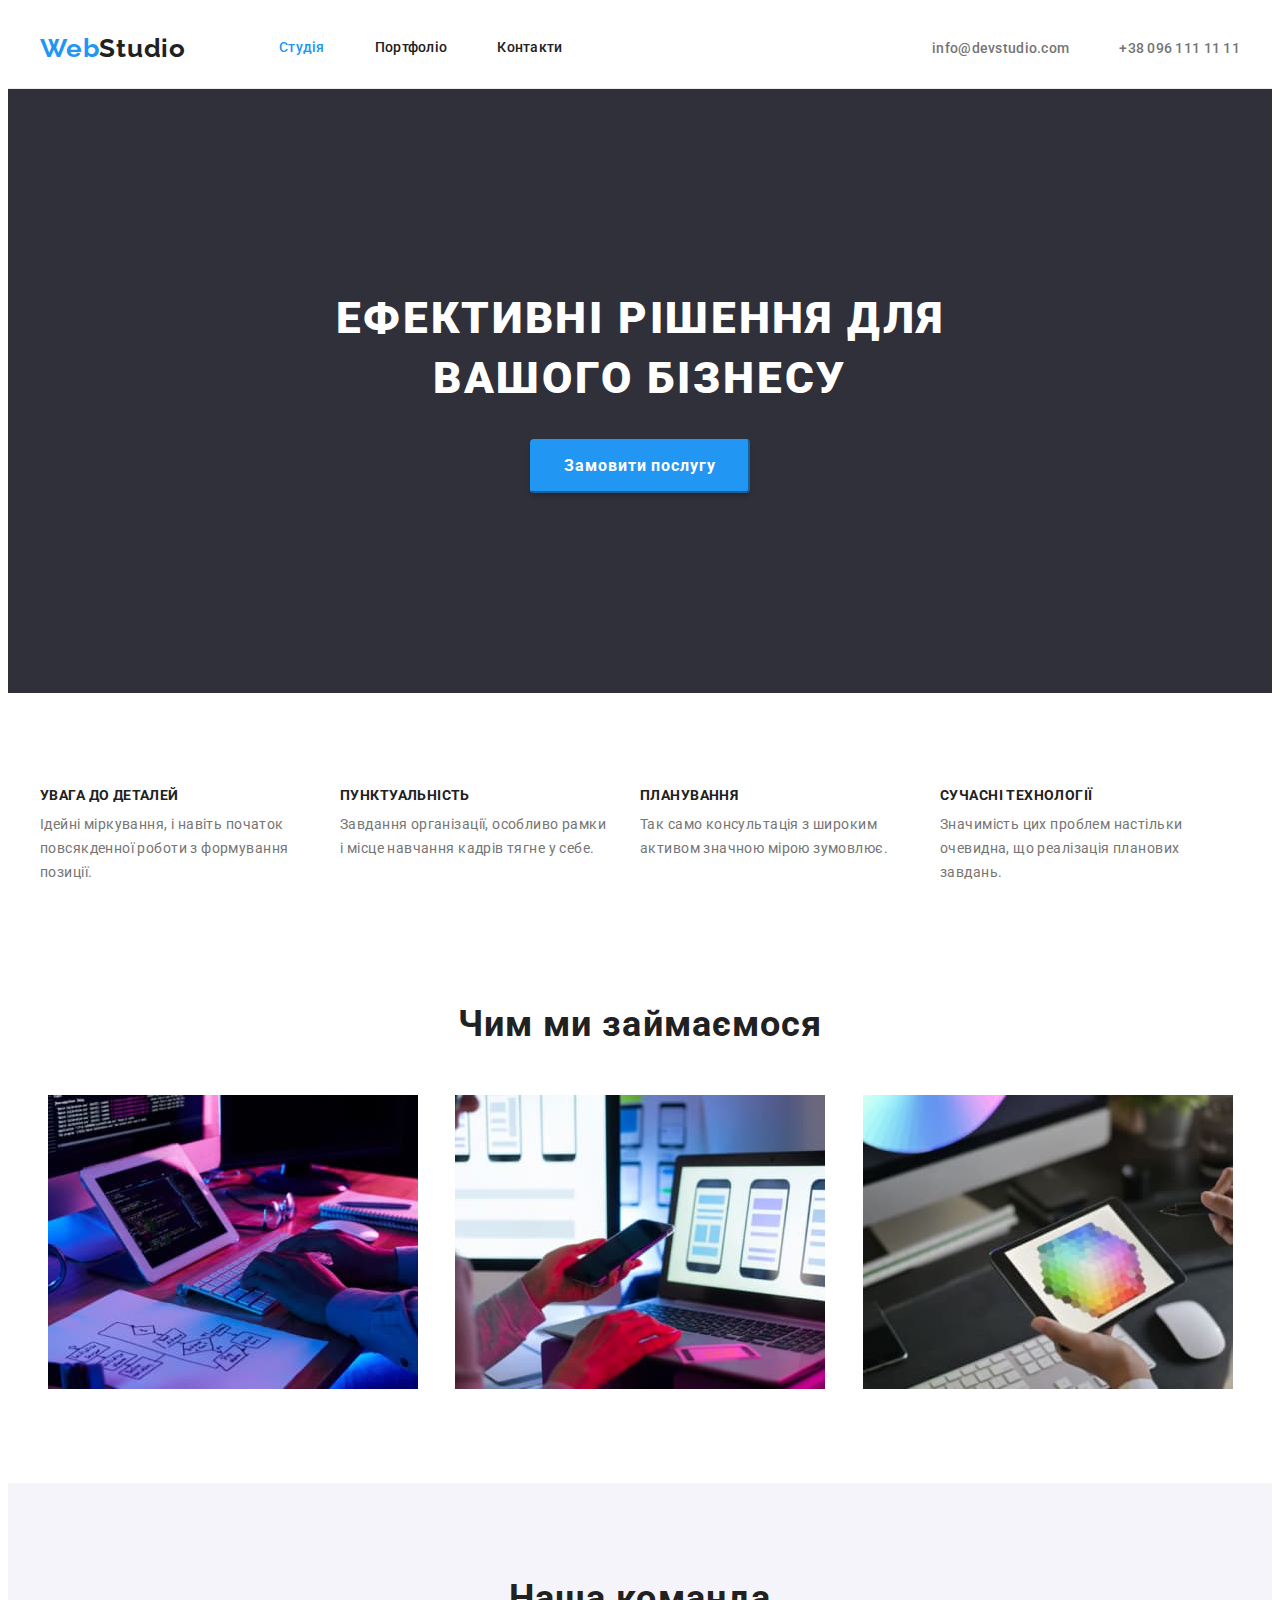
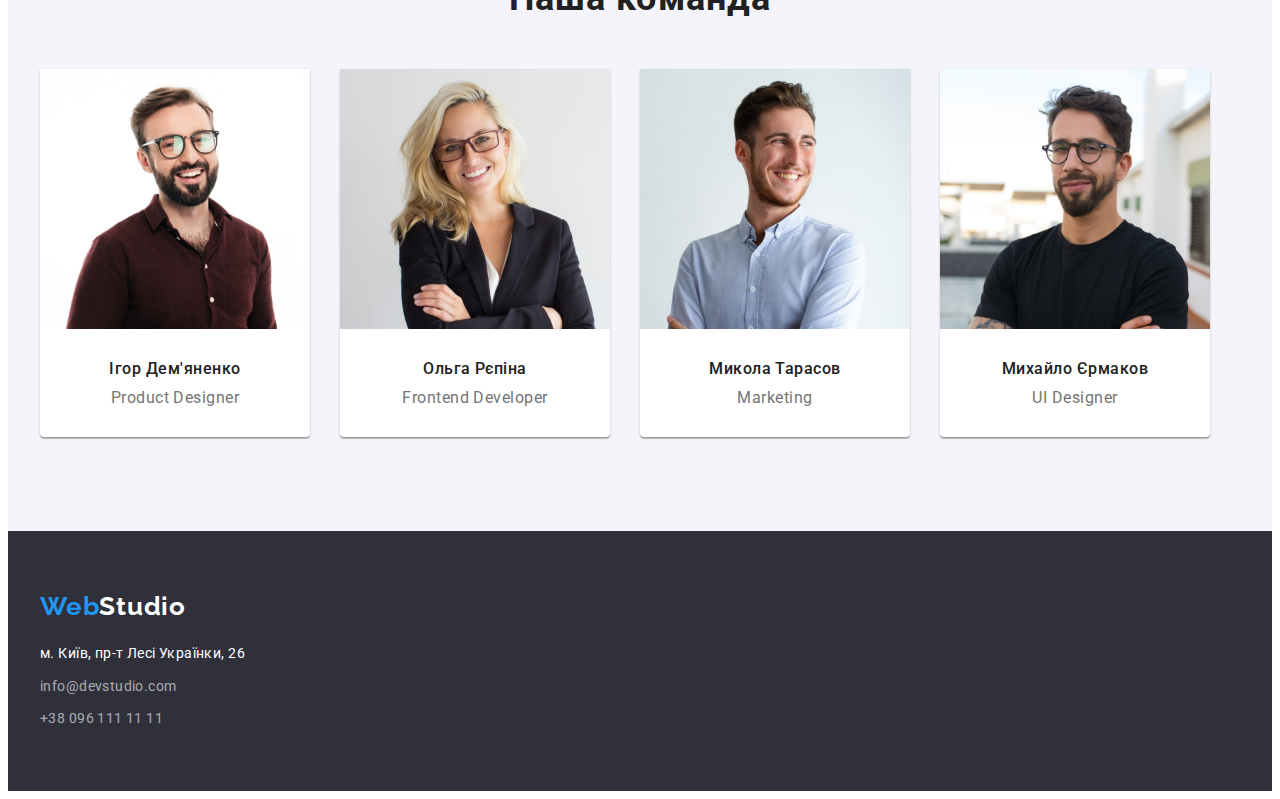
==== commit e39012d0: "HW3. mentor edits" ====
--- a/index.html
+++ b/index.html
@@ -10,13 +10,14 @@
       integrity="sha512-wpPYUAdjBVSE4KJnH1VR1HeZfpl1ub8YT/NKx4PuQ5NmX2tKuGu6U/JRp5y+Y8XG2tV+wKQpNHVUX03MfMFn9Q=="
       crossorigin="anonymous" referrerpolicy="no-referrer" />
 
-    <link rel="stylesheet" href="./css/styles.css" />
+    
     <link rel="preconnect" href="https://fonts.googleapis.com" />
     <link rel="preconnect" href="https://fonts.gstatic.com" crossorigin />
     <link
       href="https://fonts.googleapis.com/css2?family=Montserrat:wght@400;700&family=Raleway:wght@700&family=Roboto:ital,wght@0,500;0,700;0,900;1,400&display=swap"
       rel="stylesheet"
     />
+    <link rel="stylesheet" href="./css/styles.css" />
   </head>
   <body>
     <header>
--- a/css/styles.css
+++ b/css/styles.css
@@ -30,16 +30,17 @@
   color: var(--accent-color);
 }
 .container{
-  width: 1230px;
+  width: 1200px;
   padding-left: 15px;
   padding-right: 15px;
+  margin: 0 auto;
 }
 img{
   display: block;
 }
 /* ------------------------navigation-------------------------- */
 header{
-  border-bottom: 1px solid var(--accent-color);
+  border-bottom: 1px solid #ECECEC;
 }
 .flex{
   display: flex;
@@ -113,6 +114,8 @@
 /* -------------------------hero----------------------- */
 .section-hero {
   background-color: var(--temporory-bgc);
+  padding-top: 200px;
+  padding-bottom: 200px;
 }
 
 .hero-title{
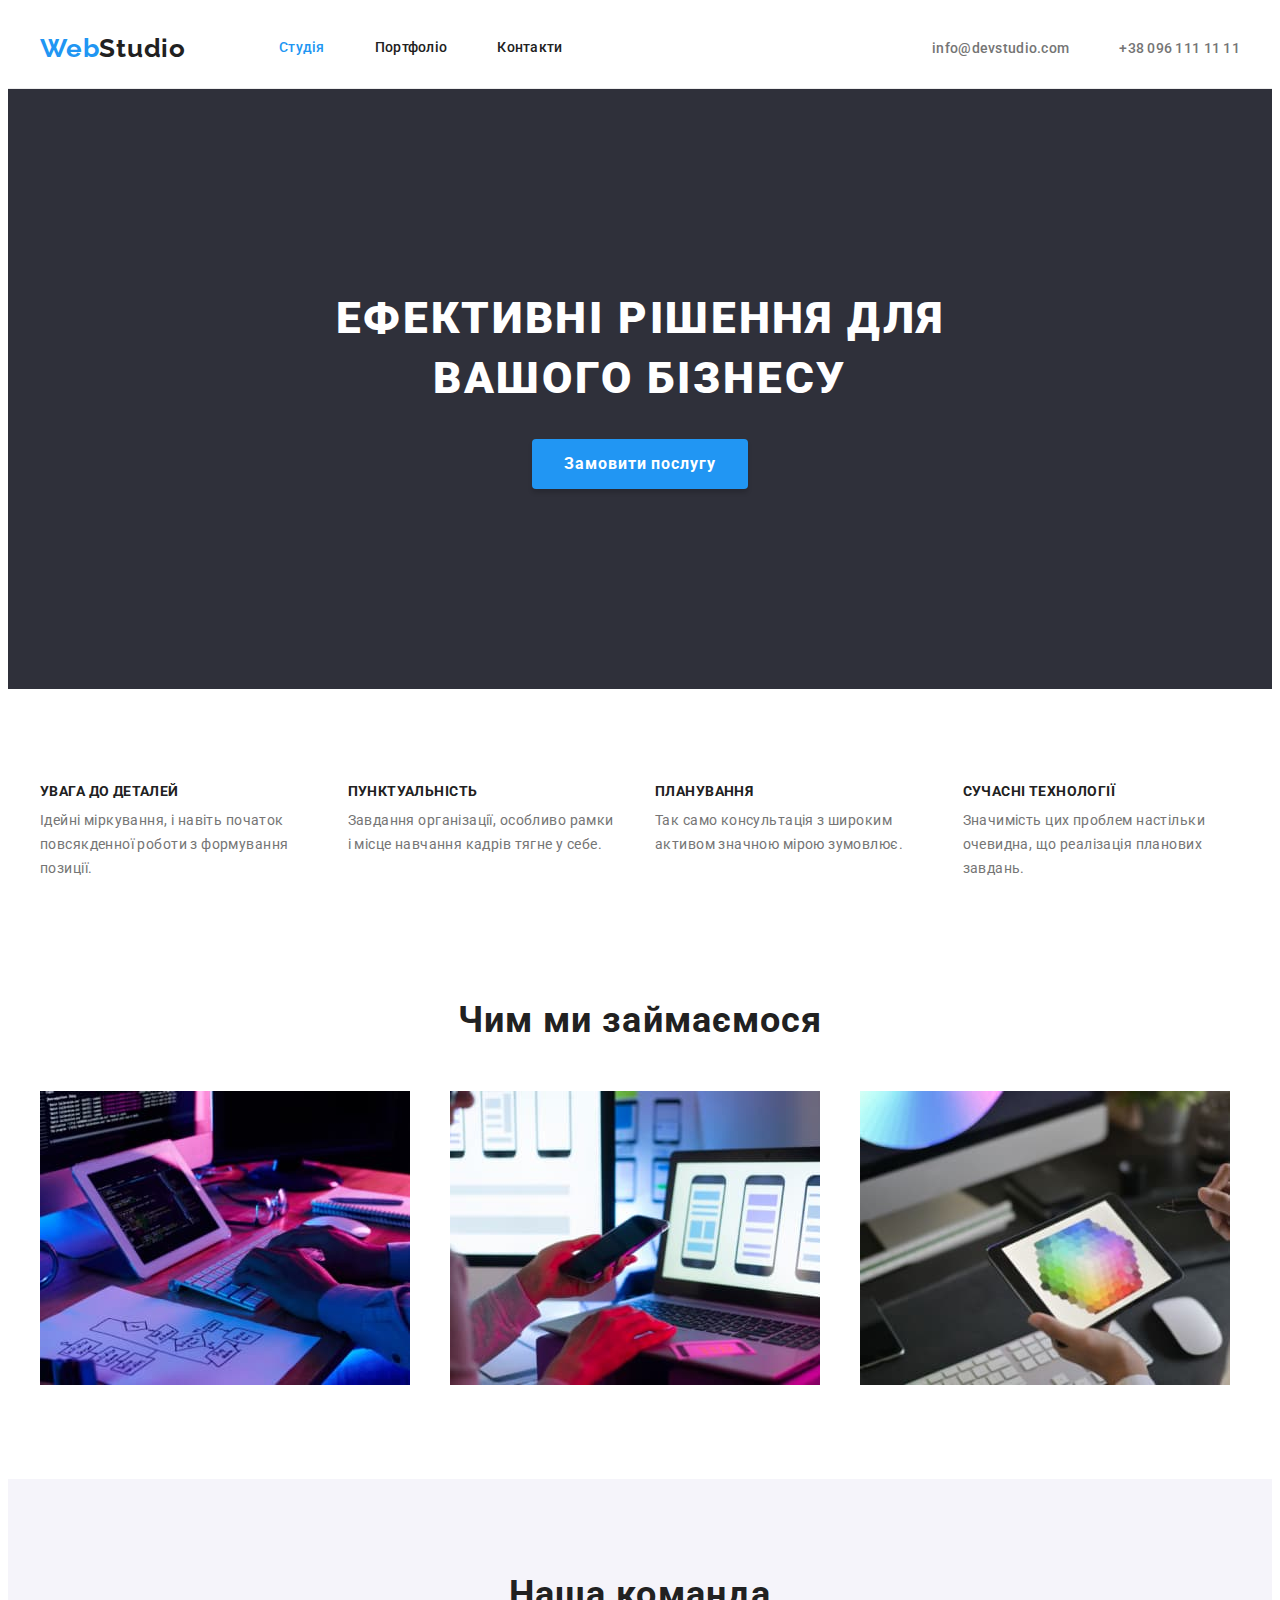
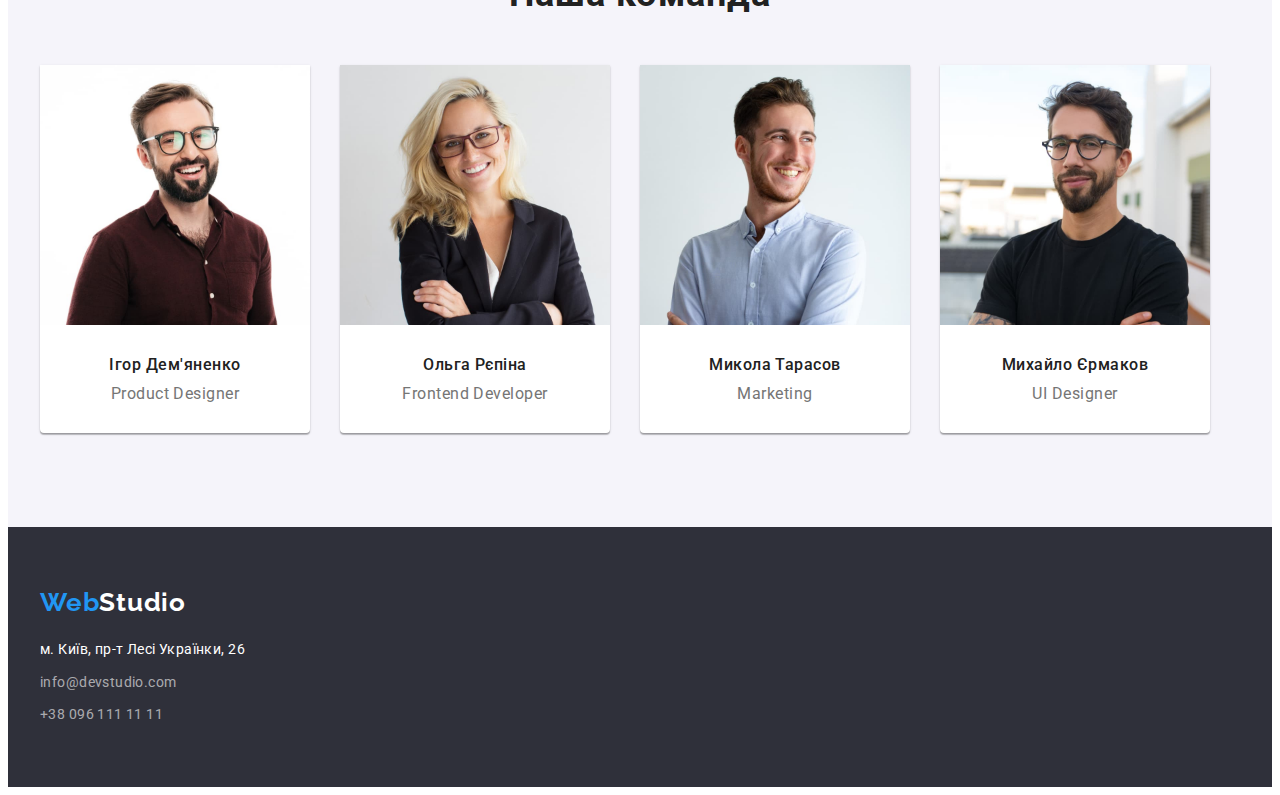
==== commit 34e2f3b3: "HW3. Mentor edit 2.0" ====
--- a/index.html
+++ b/index.html
@@ -56,6 +56,7 @@
         <!-- приховано -->
         <h2 class="visually-hidden">Переваги</h2>
         <!-- приховано -->
+    
         <div class="container">
           <ul class="advantage">
             <li class="advantage-list">
--- a/css/styles.css
+++ b/css/styles.css
@@ -140,8 +140,8 @@
     background-color: var(--accent-color);
     cursor: pointer;
     box-shadow: 0px 4px 4px rgba(0, 0, 0, 0.15);
-    border-color: var(--accent-color);
     border-radius: 4px;
+    border: none;
     display: block;
     margin: 0 auto;
     padding: 10px 32px;
@@ -151,6 +151,7 @@
   background-color: #188CE8;
 }
 /* ---------------advantage--------------- */
+
 
 .visually-hidden{
   position: absolute;
@@ -171,12 +172,16 @@
 .advantage {
   list-style: none;
   display: flex;
-  margin:auto ;
-}
-
-.advantage-list:not(:last-child){
+  flex-wrap: nowrap;
+  gap: 30px;
+  /* margin: auto ; */
+}
+.advantage-list {
+  flex-basis: calc((100% - 30px * 3) / 4);
+}
+/* .advantage-list:not(:last-child){
   margin-right: 30px;
-}
+} */
 .advantage-title{
     font-weight: 700;
     font-size: 14px;
@@ -200,19 +205,21 @@
 .work{
   list-style: none;
   display: flex;
-}
-.work-list:not(:last-child){
+  flex-wrap: nowrap;
+  gap: 30px;
+}
+/* .work-list:not(:last-child){
   margin-right: 30px;
-}
+} */
 .work-list{
-  margin-left: auto;
-  margin-right: auto;
+  margin: auto;
+  flex-basis: calc((100% - 30px * 2) / 3);
 }
 /* -----------------------team------------------- */
 .team{
   list-style: none;
   display: flex;
-  flex-wrap: wrap;
+  flex-wrap: nowrap;
   gap: 30px;
 }
 
@@ -250,8 +257,9 @@
     padding-bottom: 30px;
 }
 .team-list{
-  width: 270px;
-  /* flex-basis: calc((100%-30px * 3) / 4); */
+  /* width: 270px; */
+
+  flex-basis: calc((100%-30px * 3) / 4);
   background-color: #FFFFFF;
   box-shadow: 0px 1px 3px rgba(0, 0, 0, 0.12), 0px 1px 1px rgba(0, 0, 0, 0.14), 0px 2px 1px rgba(0, 0, 0, 0.2);
   border-radius: 0px 0px 4px 4px;
@@ -321,12 +329,12 @@
   font-weight: 500;
   font-size: 16px;
   line-height: 1.62;
-  text-align: center;
+  
   letter-spacing: 0.03em;
   background: #F5F4FA;
   border-radius: 4px;
   cursor: pointer;
-  border: transparent;
+  border: none;
   padding: 6px 22px;
 }
 .button-all{
@@ -337,6 +345,7 @@
 .filter-button:focus {
   color: #FFFFFF;
   background-color: var(--accent-color);
+  box-shadow: 0px 3px 1px rgba(0, 0, 0, 0.1), 0px 1px 2px rgba(0, 0, 0, 0.08), 0px 2px 2px rgba(0, 0, 0, 0.12);
 }
 
 .worklist{
